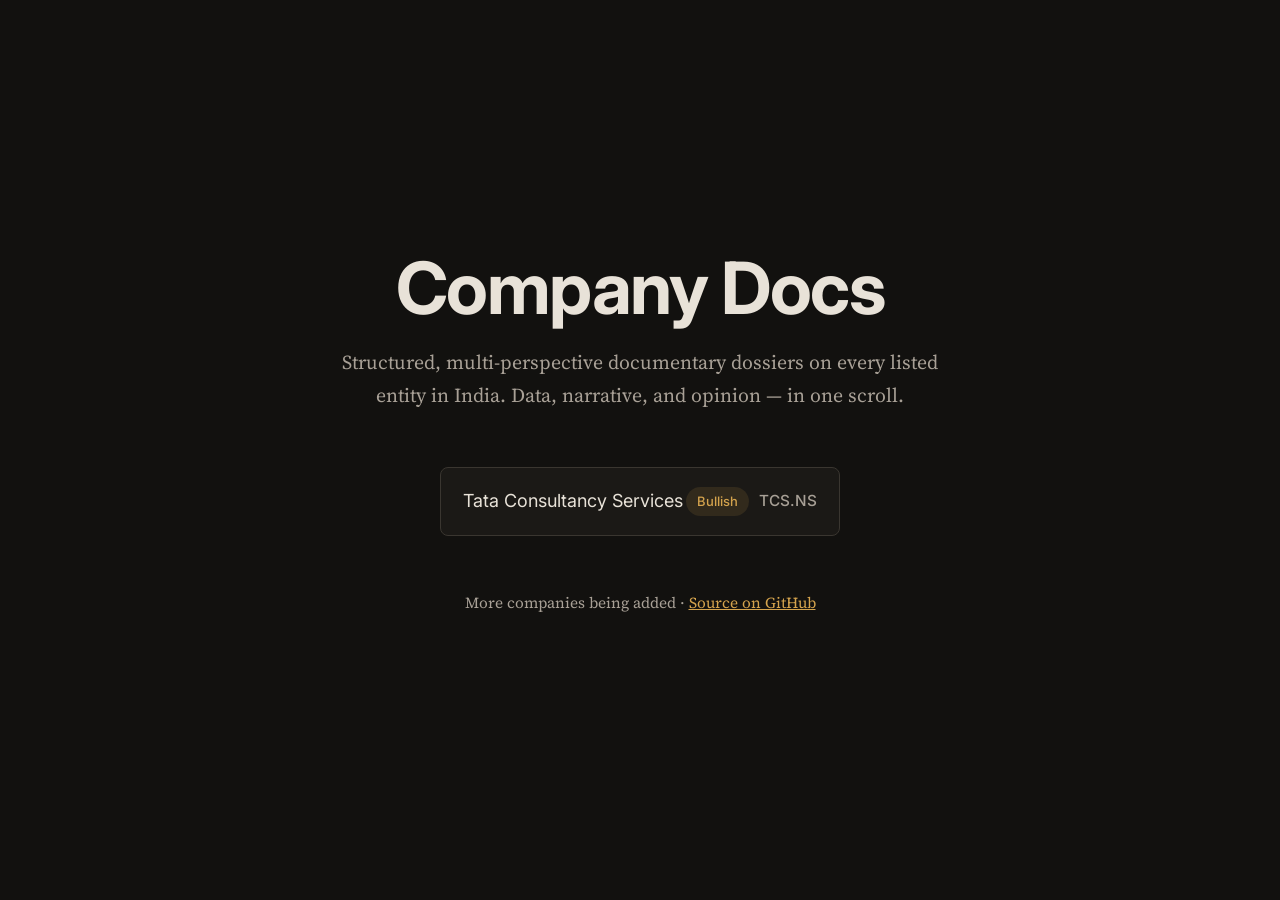
==== public/index.html @ 33e42425 "init: company docs demo — TCS documentary dossier with perspective lens, scrollytelling charts, conn" ====
<!DOCTYPE html>
<html lang="en" data-theme="dark">
<head>
	<meta name="generator" content="Hugo 0.146.5">
  <meta charset="utf-8">
  <meta name="viewport" content="width=device-width, initial-scale=1">
  <title>Company Docs · Documentary Dossiers</title>
  <meta name="description" content="Structured, multi-perspective documentary dossiers on every listed entity in India.">
  <link rel="preconnect" href="https://fonts.googleapis.com">
  <link rel="preconnect" href="https://fonts.gstatic.com" crossorigin>
  <link href="https://fonts.googleapis.com/css2?family=Inter:wght@400;500;600;700&family=Source+Serif+4:opsz,wght@8..60,400;8..60,600;8..60,700&display=swap" rel="stylesheet">
  <style>
    *,*::before,*::after{box-sizing:border-box;margin:0;padding:0}
    :root{--bg:#12110f;--bg2:#1b1916;--text:#e8e2d8;--text2:#a8a096;--border:#3a3630;--accent:#d4a34d;--font-sans:'Inter',system-ui,-apple-system,sans-serif;--font-serif:'Source Serif 4',Georgia,serif}
    html{background:var(--bg);color:var(--text);font-family:var(--font-serif);font-size:18px;line-height:1.7;-webkit-font-smoothing:antialiased}
    body{min-height:100vh;display:flex;flex-direction:column;justify-content:center;align-items:center;padding:2rem;text-align:center}
    h1{font-family:var(--font-sans);font-size:clamp(2rem,6vw,4rem);font-weight:700;letter-spacing:-0.02em;line-height:1.1}
    p{color:var(--text2);max-width:600px;margin:1rem auto 2rem;font-size:1.1rem}
    .list{display:flex;flex-direction:column;gap:0.8rem;width:100%;max-width:400px;margin-top:1rem}
    .list a{display:flex;align-items:center;justify-content:space-between;padding:1rem 1.2rem;background:var(--bg2);border:1px solid var(--border);border-radius:8px;color:var(--text);text-decoration:none;font-family:var(--font-sans);transition:all 0.2s}
    .list a:hover{border-color:var(--accent);background:rgba(212,163,77,0.06)}
    .list a .ticker{color:var(--text2);font-size:0.85rem;font-weight:500}
    .badge{font-size:0.72rem;padding:0.2rem 0.6rem;border-radius:999px;background:rgba(212,163,77,0.12);color:var(--accent);font-weight:500}
  </style>
</head>
<body>
  <h1>Company Docs</h1>
  <p>Structured, multi-perspective documentary dossiers on every listed entity in India. Data, narrative, and opinion — in one scroll.</p>
  <div class="list">
    <a href="/companies/tcs/">
      <span>Tata Consultancy Services</span>
      <span style="display:flex;align-items:center;gap:0.6rem"><span class="badge">Bullish</span><span class="ticker">TCS.NS</span></span>
    </a>
  </div>
  <p style="margin-top:3rem;font-size:0.85rem;color:var(--text2)">More companies being added · <a href="#" style="color:var(--accent)">Source on GitHub</a></p>
</body>
</html>
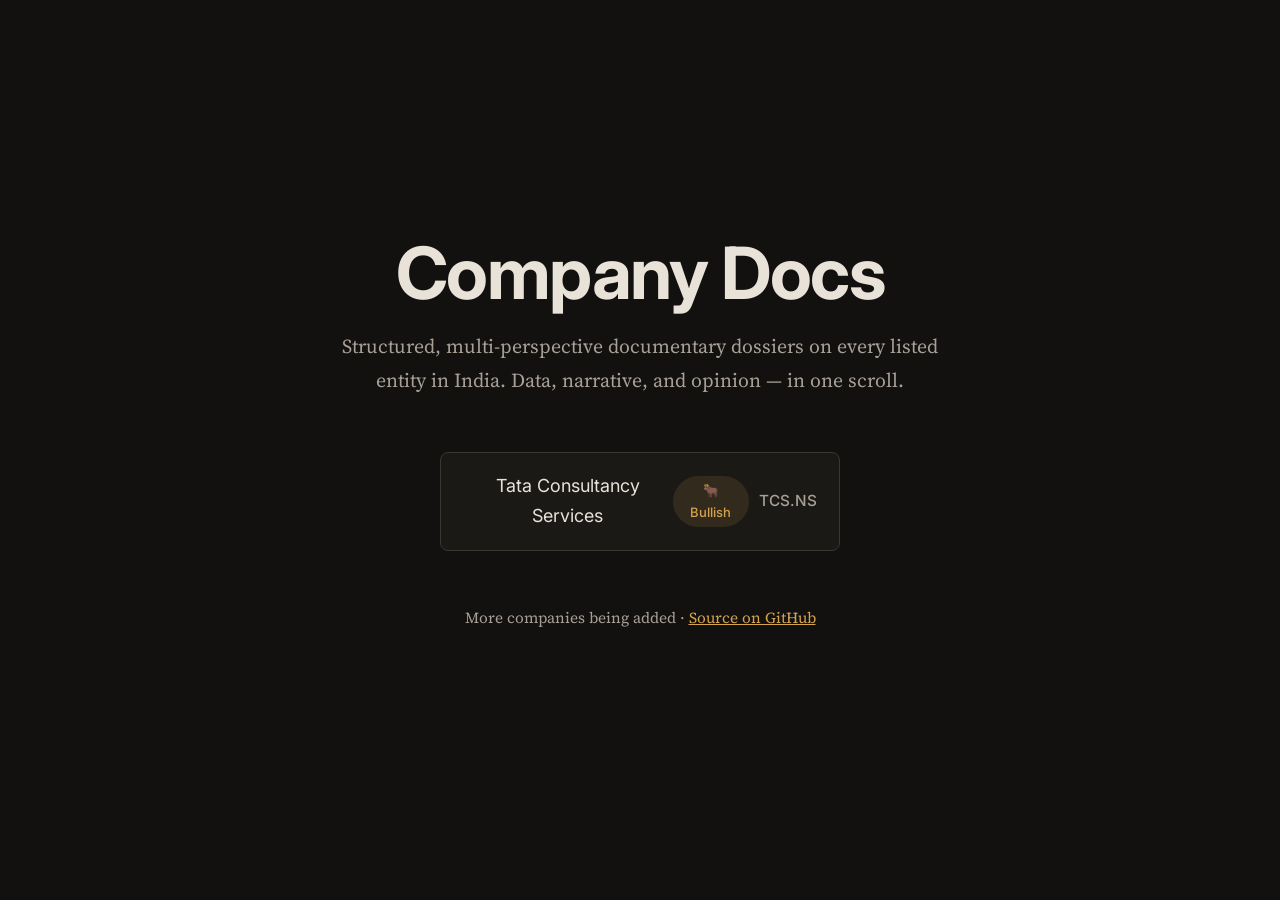
==== commit d2b9fa51: "fix: all QA issues — safeJS, gradient, scrolly, debounce, right axis, graph overlay, meta tags, no-J" ====
--- a/public/index.html
+++ b/public/index.html
@@ -27,9 +27,9 @@
   <h1>Company Docs</h1>
   <p>Structured, multi-perspective documentary dossiers on every listed entity in India. Data, narrative, and opinion — in one scroll.</p>
   <div class="list">
-    <a href="/companies/tcs/">
+    <a href="tcs/">
       <span>Tata Consultancy Services</span>
-      <span style="display:flex;align-items:center;gap:0.6rem"><span class="badge">Bullish</span><span class="ticker">TCS.NS</span></span>
+      <span style="display:flex;align-items:center;gap:0.6rem"><span class="badge">🐂 Bullish</span><span class="ticker">TCS.NS</span></span>
     </a>
   </div>
   <p style="margin-top:3rem;font-size:0.85rem;color:var(--text2)">More companies being added · <a href="#" style="color:var(--accent)">Source on GitHub</a></p>
